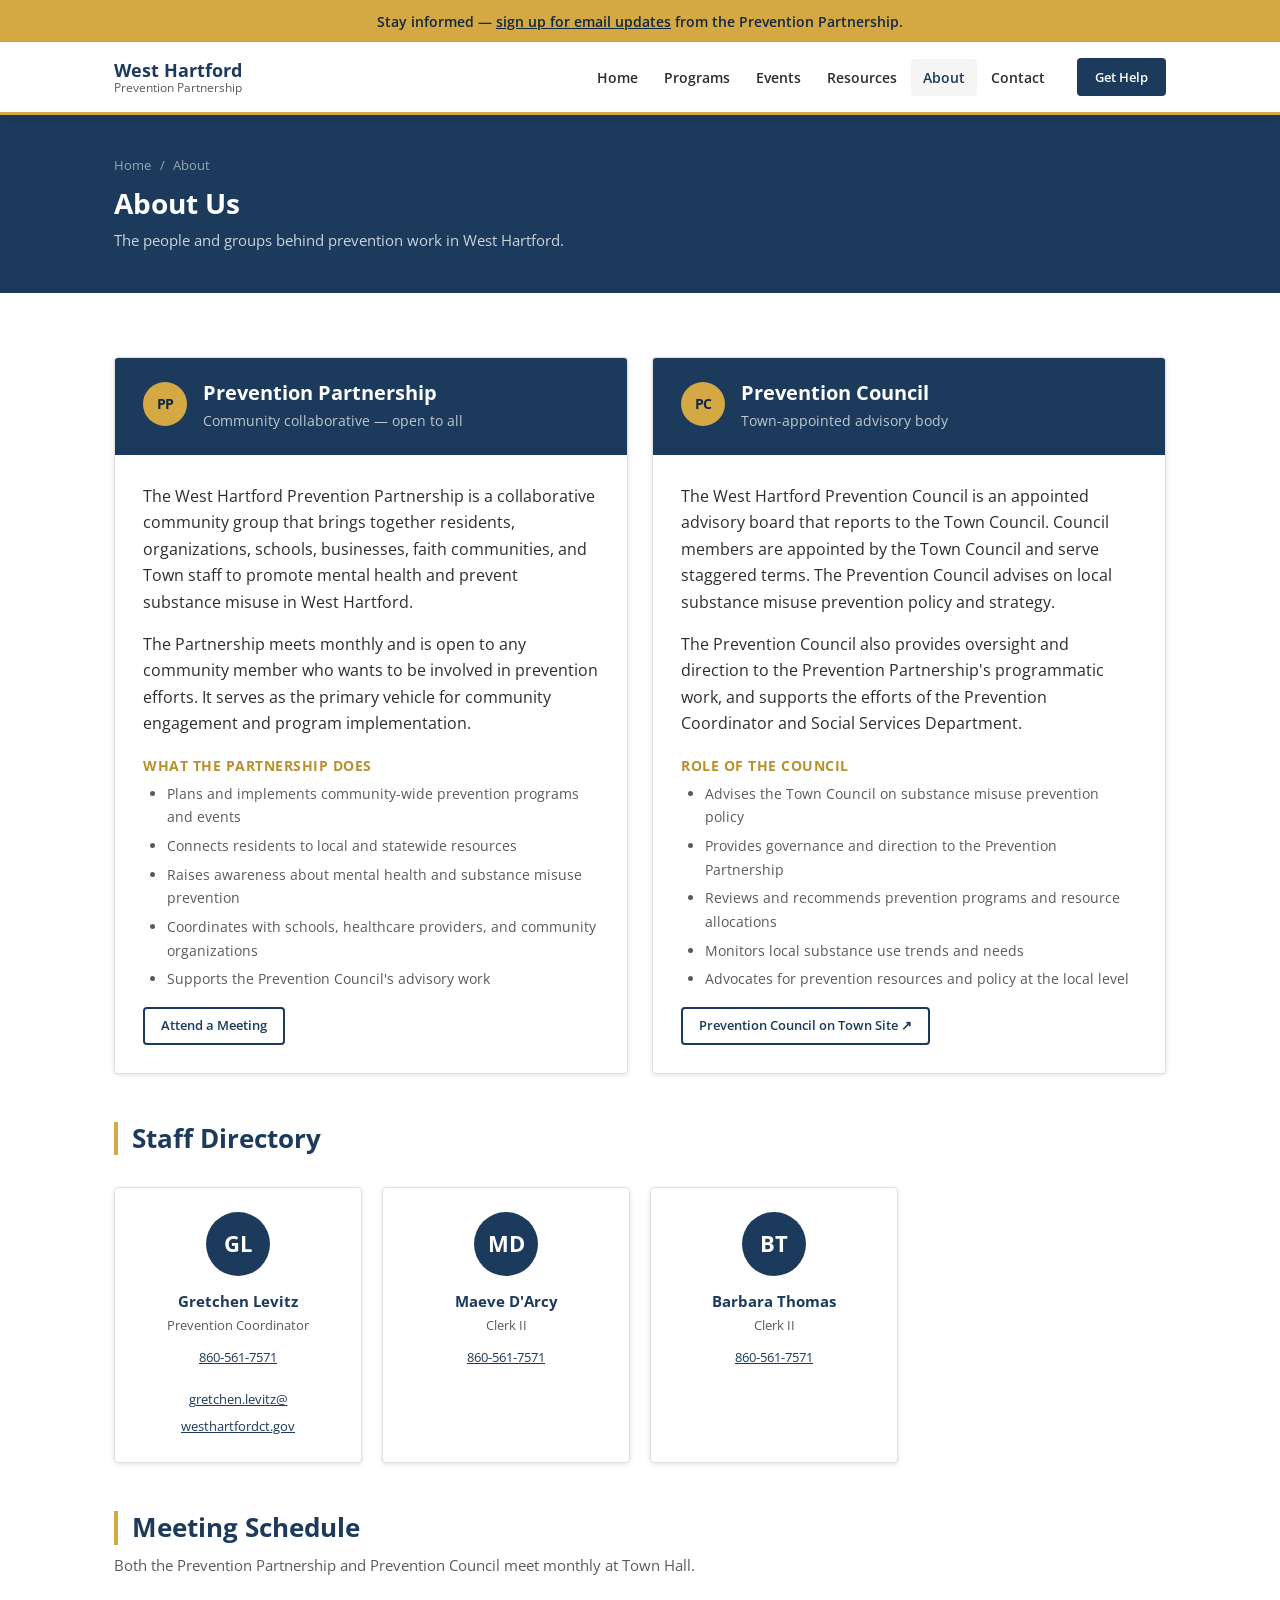
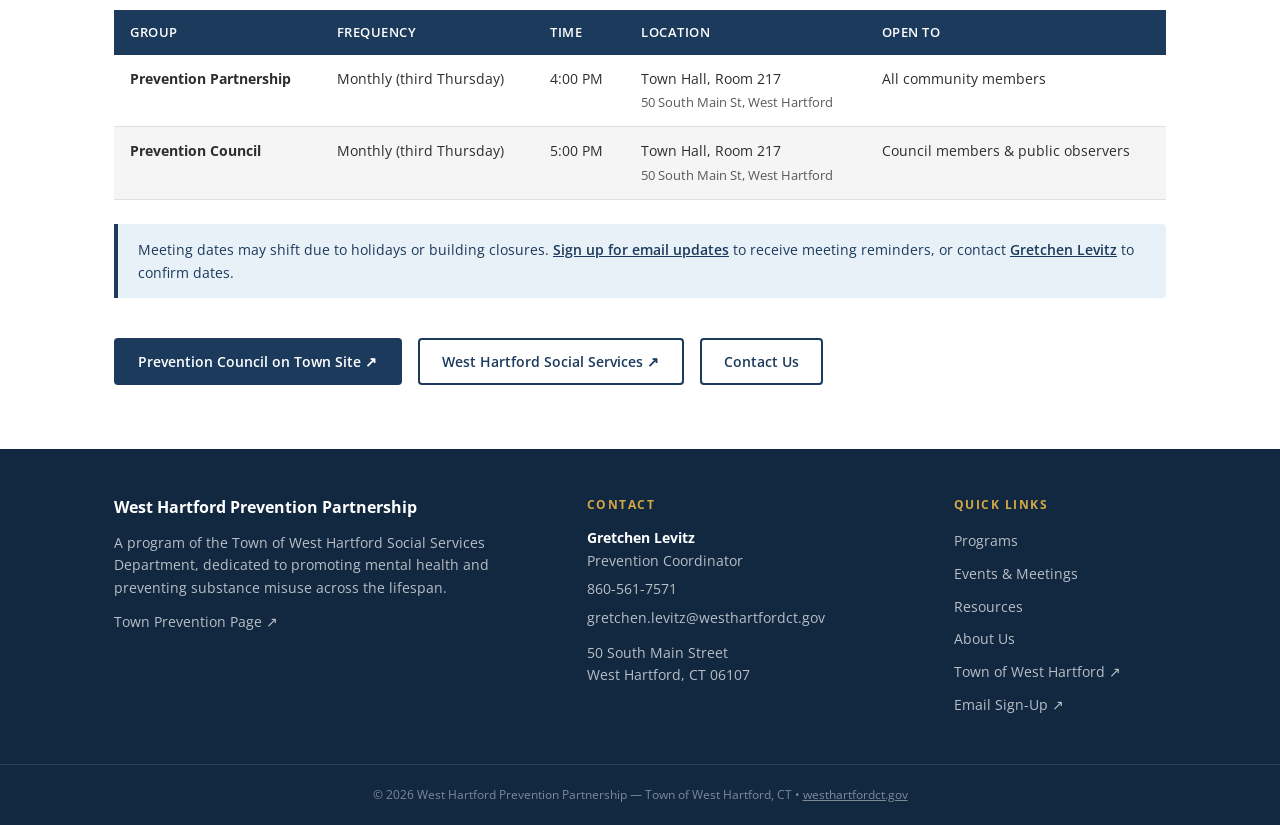
==== about.html @ a5983d73 "Build complete West Hartford Prevention Partnership site 6-page static site: Home, Programs, Events," ====
<!DOCTYPE html>
<html lang="en">
<head>
  <meta charset="UTF-8" />
  <meta name="viewport" content="width=device-width, initial-scale=1.0" />
  <title>About | West Hartford Prevention Partnership</title>
  <meta name="description" content="About the West Hartford Prevention Partnership and Prevention Council — mission, staff, meeting schedule, and history." />

  <!-- Open Graph -->
  <meta property="og:title" content="About | West Hartford Prevention Partnership" />
  <meta property="og:description" content="About the West Hartford Prevention Partnership and Prevention Council — mission, staff, and meeting schedule." />
  <meta property="og:type" content="website" />
  <meta property="og:url" content="https://drewl727.github.io/WeHa-Prevention-Site-Demo/about.html" />

  <link rel="icon" href="data:image/svg+xml,<svg xmlns='http://www.w3.org/2000/svg' viewBox='0 0 32 32'><rect width='32' height='32' rx='4' fill='%231B3A5C'/><text x='16' y='22' font-size='18' font-family='sans-serif' font-weight='bold' fill='%23D4A843' text-anchor='middle'>W</text></svg>" />
  <link rel="preconnect" href="https://fonts.googleapis.com" />
  <link rel="preconnect" href="https://fonts.gstatic.com" crossorigin />
  <link href="https://fonts.googleapis.com/css2?family=Open+Sans:wght@400;600;700&display=swap" rel="stylesheet" />
  <link rel="stylesheet" href="styles.css" />
</head>
<body>

  <div class="email-banner">
    <p>Stay informed — <a href="https://lp.constantcontactpages.com/sl/iolsR2A" target="_blank" rel="noopener">sign up for email updates</a> from the Prevention Partnership.</p>
  </div>

  <header class="site-header">
    <div class="header-inner">
      <a href="index.html" class="site-logo">
        <span class="logo-main">West Hartford</span>
        <span class="logo-sub">Prevention Partnership</span>
      </a>
      <button class="nav-toggle" aria-label="Open navigation" aria-expanded="false">
        <span></span><span></span><span></span>
      </button>
      <nav class="site-nav" aria-label="Main navigation">
        <ul>
          <li><a href="index.html">Home</a></li>
          <li><a href="programs.html">Programs</a></li>
          <li><a href="events.html">Events</a></li>
          <li><a href="resources.html">Resources</a></li>
          <li><a href="about.html">About</a></li>
          <li><a href="contact.html">Contact</a></li>
        </ul>
        <div class="nav-actions">
          <a href="resources.html" class="btn btn-primary btn-sm">Get Help</a>
        </div>
      </nav>
    </div>
  </header>

  <div class="page-hero">
    <div class="container">
      <div class="breadcrumb"><a href="index.html">Home</a> <span>/</span> About</div>
      <h1>About Us</h1>
      <p>The people and groups behind prevention work in West Hartford.</p>
    </div>
  </div>

  <main>
    <section class="section">
      <div class="container">

        <!-- TWO ORGS OVERVIEW -->
        <div style="display: grid; grid-template-columns: repeat(auto-fill, minmax(440px, 1fr)); gap: 1.5rem; margin-bottom: 3rem;">

          <div class="program-entry" style="margin-bottom: 0;">
            <div class="program-entry-header">
              <div class="prog-num">PP</div>
              <div class="program-entry-header-text">
                <h2>Prevention Partnership</h2>
                <p class="program-tagline">Community collaborative — open to all</p>
              </div>
            </div>
            <div class="program-entry-body">
              <p>The West Hartford Prevention Partnership is a collaborative community group that brings together residents, organizations, schools, businesses, faith communities, and Town staff to promote mental health and prevent substance misuse in West Hartford.</p>
              <p>The Partnership meets monthly and is open to any community member who wants to be involved in prevention efforts. It serves as the primary vehicle for community engagement and program implementation.</p>
              <h4>What the Partnership Does</h4>
              <ul>
                <li>Plans and implements community-wide prevention programs and events</li>
                <li>Connects residents to local and statewide resources</li>
                <li>Raises awareness about mental health and substance misuse prevention</li>
                <li>Coordinates with schools, healthcare providers, and community organizations</li>
                <li>Supports the Prevention Council's advisory work</li>
              </ul>
              <p style="margin-top: 1rem;"><a href="events.html" class="btn btn-outline btn-sm">Attend a Meeting</a></p>
            </div>
          </div>

          <div class="program-entry" style="margin-bottom: 0;">
            <div class="program-entry-header">
              <div class="prog-num">PC</div>
              <div class="program-entry-header-text">
                <h2>Prevention Council</h2>
                <p class="program-tagline">Town-appointed advisory body</p>
              </div>
            </div>
            <div class="program-entry-body">
              <p>The West Hartford Prevention Council is an appointed advisory board that reports to the Town Council. Council members are appointed by the Town Council and serve staggered terms. The Prevention Council advises on local substance misuse prevention policy and strategy.</p>
              <p>The Prevention Council also provides oversight and direction to the Prevention Partnership's programmatic work, and supports the efforts of the Prevention Coordinator and Social Services Department.</p>
              <h4>Role of the Council</h4>
              <ul>
                <li>Advises the Town Council on substance misuse prevention policy</li>
                <li>Provides governance and direction to the Prevention Partnership</li>
                <li>Reviews and recommends prevention programs and resource allocations</li>
                <li>Monitors local substance use trends and needs</li>
                <li>Advocates for prevention resources and policy at the local level</li>
              </ul>
              <p style="margin-top: 1rem;"><a href="https://www.westhartfordct.gov/government-services/boards-commisions/prevention-council" target="_blank" rel="noopener" class="btn btn-outline btn-sm">Prevention Council on Town Site &#8599;</a></p>
            </div>
          </div>

        </div>

        <!-- STAFF DIRECTORY -->
        <div class="section-header">
          <h2>Staff Directory</h2>
        </div>
        <div class="staff-grid" style="margin-bottom: 3rem;">

          <div class="staff-card">
            <div class="staff-avatar">GL</div>
            <h4>Gretchen Levitz</h4>
            <p class="title">Prevention Coordinator</p>
            <p><a href="tel:8605617571">860-561-7571</a></p>
            <p><a href="mailto:gretchen.levitz@westhartfordct.gov">gretchen.levitz@<br>westhartfordct.gov</a></p>
          </div>

          <div class="staff-card">
            <div class="staff-avatar">MD</div>
            <h4>Maeve D'Arcy</h4>
            <p class="title">Clerk II</p>
            <p><a href="tel:8605617571">860-561-7571</a></p>
          </div>

          <div class="staff-card">
            <div class="staff-avatar">BT</div>
            <h4>Barbara Thomas</h4>
            <p class="title">Clerk II</p>
            <p><a href="tel:8605617571">860-561-7571</a></p>
          </div>

        </div>

        <!-- MEETING SCHEDULE -->
        <div class="section-header">
          <h2>Meeting Schedule</h2>
          <p>Both the Prevention Partnership and Prevention Council meet monthly at Town Hall.</p>
        </div>

        <div class="meeting-table-wrap" style="margin-bottom: 1.5rem;">
          <table class="meeting-table">
            <thead>
              <tr>
                <th>Group</th>
                <th>Frequency</th>
                <th>Time</th>
                <th>Location</th>
                <th>Open To</th>
              </tr>
            </thead>
            <tbody>
              <tr>
                <td><strong>Prevention Partnership</strong></td>
                <td>Monthly (third Thursday)</td>
                <td>4:00 PM</td>
                <td>Town Hall, Room 217<br><span style="font-size: 0.82rem; color: var(--text-light);">50 South Main St, West Hartford</span></td>
                <td>All community members</td>
              </tr>
              <tr>
                <td><strong>Prevention Council</strong></td>
                <td>Monthly (third Thursday)</td>
                <td>5:00 PM</td>
                <td>Town Hall, Room 217<br><span style="font-size: 0.82rem; color: var(--text-light);">50 South Main St, West Hartford</span></td>
                <td>Council members &amp; public observers</td>
              </tr>
            </tbody>
          </table>
        </div>

        <div class="notice">
          Meeting dates may shift due to holidays or building closures. <a href="https://lp.constantcontactpages.com/sl/iolsR2A" target="_blank" rel="noopener">Sign up for email updates</a> to receive meeting reminders, or contact <a href="mailto:gretchen.levitz@westhartfordct.gov">Gretchen Levitz</a> to confirm dates.
        </div>

        <!-- LINKS -->
        <div style="margin-top: 2.5rem; display: flex; gap: 1rem; flex-wrap: wrap;">
          <a href="https://www.westhartfordct.gov/government-services/boards-commisions/prevention-council" target="_blank" rel="noopener" class="btn btn-primary">Prevention Council on Town Site &#8599;</a>
          <a href="https://www.westhartfordct.gov/town-departments/social-services" target="_blank" rel="noopener" class="btn btn-outline">West Hartford Social Services &#8599;</a>
          <a href="contact.html" class="btn btn-outline">Contact Us</a>
        </div>

      </div>
    </section>
  </main>

  <footer class="site-footer">
    <div class="footer-inner">
      <div class="footer-col">
        <h3>West Hartford Prevention Partnership</h3>
        <p>A program of the Town of West Hartford Social Services Department, dedicated to promoting mental health and preventing substance misuse across the lifespan.</p>
        <p style="margin-top: 0.75rem;"><a href="https://www.westhartfordct.gov/town-departments/social-services/prevention" target="_blank" rel="noopener">Town Prevention Page &#8599;</a></p>
      </div>
      <div class="footer-col">
        <h4>Contact</h4>
        <p><strong style="color: #fff;">Gretchen Levitz</strong><br>Prevention Coordinator</p>
        <p><a href="tel:8605617571">860-561-7571</a></p>
        <p><a href="mailto:gretchen.levitz@westhartfordct.gov">gretchen.levitz@westhartfordct.gov</a></p>
        <p style="margin-top: 0.75rem;">50 South Main Street<br>West Hartford, CT 06107</p>
      </div>
      <div class="footer-col">
        <h4>Quick Links</h4>
        <ul>
          <li><a href="programs.html">Programs</a></li>
          <li><a href="events.html">Events &amp; Meetings</a></li>
          <li><a href="resources.html">Resources</a></li>
          <li><a href="about.html">About Us</a></li>
          <li><a href="https://www.westhartfordct.gov" target="_blank" rel="noopener">Town of West Hartford &#8599;</a></li>
          <li><a href="https://lp.constantcontactpages.com/sl/iolsR2A" target="_blank" rel="noopener">Email Sign-Up &#8599;</a></li>
        </ul>
      </div>
    </div>
    <div class="footer-bottom">
      <p>&copy; 2026 West Hartford Prevention Partnership &mdash; Town of West Hartford, CT &bull; <a href="https://www.westhartfordct.gov" target="_blank" rel="noopener">westhartfordct.gov</a></p>
    </div>
  </footer>

  <script src="script.js"></script>
</body>
</html>
---- styles.css ----
/* =============================================
   West Hartford Prevention Partnership
   styles.css — Single stylesheet for all pages
   ============================================= */

:root {
  --navy: #1B3A5C;
  --navy-dark: #122840;
  --navy-light: #2a5280;
  --white: #FFFFFF;
  --gold: #D4A843;
  --gold-dark: #b8902d;
  --gray-light: #F5F5F5;
  --gray-mid: #e0e0e0;
  --text: #2d2d2d;
  --text-light: #5a5a5a;
  --font: 'Open Sans', -apple-system, BlinkMacSystemFont, 'Segoe UI', sans-serif;
  --max-width: 1100px;
  --radius: 4px;
  --shadow: 0 1px 4px rgba(0,0,0,0.08), 0 2px 8px rgba(0,0,0,0.04);
  --shadow-hover: 0 4px 16px rgba(0,0,0,0.12);
}

/* =============================================
   RESET & BASE
   ============================================= */
*, *::before, *::after {
  box-sizing: border-box;
  margin: 0;
  padding: 0;
}

html {
  font-size: 16px;
  scroll-behavior: smooth;
}

body {
  font-family: var(--font);
  color: var(--text);
  line-height: 1.65;
  background: var(--white);
  -webkit-font-smoothing: antialiased;
}

img { max-width: 100%; height: auto; display: block; }

a { color: var(--navy); }
a:hover { color: var(--gold-dark); }

ul { list-style: none; }

p { margin-bottom: 1rem; }
p:last-child { margin-bottom: 0; }

/* =============================================
   TYPOGRAPHY
   ============================================= */
h1, h2, h3, h4, h5, h6 {
  color: var(--navy);
  font-weight: 700;
  line-height: 1.3;
}
h1 { font-size: 2rem; }
h2 { font-size: 1.6rem; }
h3 { font-size: 1.2rem; }
h4 { font-size: 1rem; }

/* =============================================
   LAYOUT UTILITIES
   ============================================= */
.container {
  max-width: var(--max-width);
  margin: 0 auto;
  padding: 0 1.5rem;
}

.section {
  padding: 3.5rem 0;
}

.section-alt {
  background: var(--gray-light);
}

.section-header {
  margin-bottom: 2rem;
}

.section-header h2 {
  border-left: 4px solid var(--gold);
  padding-left: 0.875rem;
}

.section-header p {
  margin-top: 0.5rem;
  color: var(--text-light);
  font-size: 0.95rem;
}

.two-col {
  display: grid;
  grid-template-columns: 1fr;
  gap: 2.5rem;
}

/* =============================================
   BUTTONS
   ============================================= */
.btn {
  display: inline-block;
  padding: 0.6rem 1.4rem;
  border-radius: var(--radius);
  font-weight: 600;
  font-size: 0.9rem;
  font-family: var(--font);
  text-decoration: none;
  cursor: pointer;
  border: 2px solid transparent;
  transition: background 0.2s, color 0.2s, border-color 0.2s;
}

.btn-primary {
  background: var(--navy);
  color: var(--white);
  border-color: var(--navy);
}
.btn-primary:hover {
  background: var(--navy-dark);
  border-color: var(--navy-dark);
  color: var(--white);
}

.btn-accent {
  background: var(--gold);
  color: var(--navy);
  border-color: var(--gold);
}
.btn-accent:hover {
  background: var(--gold-dark);
  border-color: var(--gold-dark);
  color: var(--navy);
}

.btn-outline {
  background: transparent;
  color: var(--navy);
  border-color: var(--navy);
}
.btn-outline:hover {
  background: var(--navy);
  color: var(--white);
}

.btn-sm {
  padding: 0.4rem 1rem;
  font-size: 0.8rem;
}

/* =============================================
   SITE HEADER
   ============================================= */
.site-header {
  background: var(--white);
  border-bottom: 3px solid var(--gold);
  position: sticky;
  top: 0;
  z-index: 1000;
  box-shadow: 0 2px 8px rgba(0,0,0,0.07);
}

.header-inner {
  max-width: var(--max-width);
  margin: 0 auto;
  padding: 0 1.5rem;
  display: flex;
  align-items: center;
  justify-content: space-between;
  height: 70px;
}

.site-logo {
  text-decoration: none;
  display: flex;
  flex-direction: column;
  line-height: 1.2;
}

.logo-main {
  font-size: 1.15rem;
  font-weight: 700;
  color: var(--navy);
}

.logo-sub {
  font-size: 0.78rem;
  color: var(--text-light);
  font-weight: 400;
}

.site-nav {
  display: flex;
  align-items: center;
  gap: 0.5rem;
}

.site-nav ul {
  display: flex;
  align-items: center;
  gap: 0.125rem;
}

.site-nav ul a {
  display: block;
  text-decoration: none;
  color: var(--text);
  font-weight: 600;
  font-size: 0.875rem;
  padding: 0.45rem 0.75rem;
  border-radius: var(--radius);
  transition: color 0.15s, background 0.15s;
  white-space: nowrap;
}

.site-nav ul a:hover,
.site-nav ul a.active {
  color: var(--navy);
  background: var(--gray-light);
}

.nav-actions {
  display: flex;
  align-items: center;
  margin-left: 0.75rem;
}

/* =============================================
   HAMBURGER
   ============================================= */
.nav-toggle {
  display: none;
  flex-direction: column;
  gap: 5px;
  background: none;
  border: none;
  cursor: pointer;
  padding: 8px;
  z-index: 1001;
}

.nav-toggle span {
  display: block;
  width: 24px;
  height: 2px;
  background: var(--navy);
  border-radius: 2px;
  transition: transform 0.3s ease, opacity 0.3s ease;
}

.nav-toggle.active span:nth-child(1) {
  transform: translateY(7px) rotate(45deg);
}
.nav-toggle.active span:nth-child(2) {
  opacity: 0;
  transform: scaleX(0);
}
.nav-toggle.active span:nth-child(3) {
  transform: translateY(-7px) rotate(-45deg);
}

/* =============================================
   EMAIL BANNER
   ============================================= */
.email-banner {
  background: var(--gold);
  padding: 0.6rem 1.5rem;
  text-align: center;
}

.email-banner p {
  margin: 0;
  font-size: 0.875rem;
  color: var(--navy-dark);
  font-weight: 600;
}

.email-banner a {
  color: var(--navy-dark);
  text-decoration: underline;
}

.email-banner a:hover {
  color: var(--navy);
}

/* =============================================
   HERO (Home Page)
   ============================================= */
.hero {
  background: var(--navy);
  color: var(--white);
  padding: 4.5rem 0;
  text-align: center;
}

.hero h1 {
  color: var(--white);
  font-size: 2.25rem;
  margin-bottom: 0.75rem;
  max-width: 700px;
  margin-left: auto;
  margin-right: auto;
}

.hero-accent {
  width: 56px;
  height: 4px;
  background: var(--gold);
  margin: 0 auto 1.5rem;
  border-radius: 2px;
}

.hero p {
  color: rgba(255,255,255,0.87);
  max-width: 680px;
  margin: 0 auto 2rem;
  font-size: 1.05rem;
  line-height: 1.75;
}

.hero-actions {
  display: flex;
  gap: 1rem;
  justify-content: center;
  flex-wrap: wrap;
}

/* =============================================
   PAGE HERO (Inner Pages)
   ============================================= */
.page-hero {
  background: var(--navy);
  padding: 2.5rem 0;
}

.page-hero h1 {
  color: var(--white);
  font-size: 1.75rem;
}

.page-hero p {
  color: rgba(255,255,255,0.78);
  margin-top: 0.4rem;
  font-size: 0.95rem;
}

.page-hero .breadcrumb {
  margin-bottom: 0.5rem;
  font-size: 0.82rem;
  color: rgba(255,255,255,0.55);
}

.page-hero .breadcrumb a {
  color: rgba(255,255,255,0.55);
  text-decoration: none;
}

.page-hero .breadcrumb a:hover {
  color: var(--gold);
}

.page-hero .breadcrumb span {
  margin: 0 0.35rem;
}

/* =============================================
   PROGRAM CARDS (Home Page)
   ============================================= */
.card-grid {
  display: grid;
  grid-template-columns: repeat(auto-fill, minmax(290px, 1fr));
  gap: 1.5rem;
}

.card {
  background: var(--white);
  border-radius: var(--radius);
  box-shadow: var(--shadow);
  overflow: hidden;
  display: flex;
  flex-direction: column;
  border: 1px solid var(--gray-mid);
  transition: box-shadow 0.2s, transform 0.2s;
}

.card:hover {
  box-shadow: var(--shadow-hover);
  transform: translateY(-2px);
}

.card-top {
  background: var(--navy);
  padding: 1.25rem;
  display: flex;
  align-items: center;
  gap: 0.875rem;
}

.card-icon {
  width: 42px;
  height: 42px;
  border-radius: 50%;
  background: var(--gold);
  display: flex;
  align-items: center;
  justify-content: center;
  font-size: 0.8rem;
  font-weight: 700;
  color: var(--navy-dark);
  flex-shrink: 0;
  letter-spacing: -0.5px;
}

.card-top h3 {
  color: var(--white);
  font-size: 1rem;
  line-height: 1.3;
}

.card-body {
  padding: 1.25rem;
  flex: 1;
  display: flex;
  flex-direction: column;
}

.card-body p {
  color: var(--text-light);
  font-size: 0.875rem;
  flex: 1;
  line-height: 1.6;
}

.card-body .btn {
  margin-top: 1.25rem;
  align-self: flex-start;
}

/* =============================================
   EVENTS LIST
   ============================================= */
.event-list {
  display: flex;
  flex-direction: column;
  gap: 1rem;
}

.event-item {
  background: var(--white);
  border-left: 4px solid var(--gold);
  border-radius: 0 var(--radius) var(--radius) 0;
  padding: 1.25rem 1.5rem;
  box-shadow: var(--shadow);
  display: flex;
  gap: 1.5rem;
  align-items: flex-start;
  border: 1px solid var(--gray-mid);
  border-left: 4px solid var(--gold);
}

.event-date {
  text-align: center;
  min-width: 56px;
  background: var(--navy);
  color: var(--white);
  border-radius: var(--radius);
  padding: 0.5rem 0.4rem;
  flex-shrink: 0;
}

.event-date .month {
  font-size: 0.65rem;
  text-transform: uppercase;
  letter-spacing: 1.5px;
  opacity: 0.8;
  display: block;
}

.event-date .day {
  font-size: 1.6rem;
  font-weight: 700;
  line-height: 1;
  display: block;
}

.event-info h4 {
  color: var(--navy);
  font-size: 1rem;
  margin-bottom: 0.2rem;
}

.event-info p {
  color: var(--text-light);
  font-size: 0.875rem;
  margin: 0;
}

.event-meta {
  margin-top: 0.4rem;
  font-size: 0.82rem;
  color: var(--text-light);
  display: flex;
  flex-wrap: wrap;
  gap: 0.5rem 1.25rem;
}

.event-meta span::before {
  margin-right: 0.3rem;
}

/* =============================================
   STAFF CARDS
   ============================================= */
.staff-grid {
  display: grid;
  grid-template-columns: repeat(auto-fill, minmax(220px, 1fr));
  gap: 1.25rem;
}

.staff-card {
  background: var(--white);
  border-radius: var(--radius);
  padding: 1.5rem 1.25rem;
  box-shadow: var(--shadow);
  text-align: center;
  border: 1px solid var(--gray-mid);
}

.staff-avatar {
  width: 64px;
  height: 64px;
  border-radius: 50%;
  background: var(--navy);
  display: flex;
  align-items: center;
  justify-content: center;
  font-size: 1.35rem;
  font-weight: 700;
  color: var(--white);
  margin: 0 auto 1rem;
}

.staff-card h4 {
  font-size: 0.95rem;
  margin-bottom: 0.2rem;
}

.staff-card .title {
  font-size: 0.82rem;
  color: var(--text-light);
  margin-bottom: 0.4rem;
}

.staff-card a {
  font-size: 0.82rem;
}

/* =============================================
   CONTACT SIDEBAR / INFO BOX
   ============================================= */
.info-box {
  background: var(--gray-light);
  border: 1px solid var(--gray-mid);
  border-radius: var(--radius);
  padding: 1.5rem;
}

.info-box h3 {
  font-size: 1rem;
  margin-bottom: 0.875rem;
  padding-bottom: 0.5rem;
  border-bottom: 2px solid var(--gold);
}

.info-box p {
  font-size: 0.875rem;
  color: var(--text-light);
}

.info-box a {
  font-size: 0.875rem;
}

.info-box .contact-line {
  display: flex;
  align-items: baseline;
  gap: 0.5rem;
  margin-bottom: 0.5rem;
  font-size: 0.875rem;
  color: var(--text);
}

.info-box .contact-line strong {
  color: var(--navy);
  min-width: 60px;
  font-size: 0.78rem;
  text-transform: uppercase;
  letter-spacing: 0.5px;
}

/* =============================================
   PROGRAMS PAGE — PROGRAM SECTIONS
   ============================================= */
.program-entry {
  background: var(--white);
  border-radius: var(--radius);
  box-shadow: var(--shadow);
  overflow: hidden;
  margin-bottom: 2rem;
  border: 1px solid var(--gray-mid);
}

.program-entry-header {
  background: var(--navy);
  padding: 1.4rem 1.75rem;
  display: flex;
  align-items: flex-start;
  gap: 1rem;
}

.prog-num {
  width: 44px;
  height: 44px;
  border-radius: 50%;
  background: var(--gold);
  display: flex;
  align-items: center;
  justify-content: center;
  font-weight: 700;
  color: var(--navy-dark);
  font-size: 0.85rem;
  flex-shrink: 0;
  letter-spacing: -0.5px;
  margin-top: 0.1rem;
}

.program-entry-header-text h2 {
  color: var(--white);
  font-size: 1.25rem;
  margin-bottom: 0.25rem;
}

.program-entry-header-text .program-tagline {
  color: rgba(255,255,255,0.72);
  font-size: 0.85rem;
  margin: 0;
}

.program-entry-body {
  padding: 1.75rem;
}

.program-entry-body h4 {
  margin-top: 1.25rem;
  margin-bottom: 0.4rem;
  font-size: 0.9rem;
  text-transform: uppercase;
  letter-spacing: 0.5px;
  color: var(--gold-dark);
}

.program-entry-body ul {
  list-style: disc;
  padding-left: 1.5rem;
  color: var(--text-light);
  font-size: 0.9rem;
}

.program-entry-body ul li {
  margin-bottom: 0.3rem;
}

.sub-program {
  background: var(--gray-light);
  border-left: 4px solid var(--gold);
  border-radius: 0 var(--radius) var(--radius) 0;
  padding: 1.25rem 1.5rem;
  margin-top: 1.25rem;
}

.sub-program h3 {
  font-size: 1.05rem;
  margin-bottom: 0.5rem;
}

/* =============================================
   RESOURCES PAGE
   ============================================= */
.crisis-box {
  background: #fffbf0;
  border: 2px solid var(--gold);
  border-radius: var(--radius);
  padding: 1.5rem 1.75rem;
  margin-bottom: 2.5rem;
}

.crisis-box-header {
  display: flex;
  align-items: center;
  gap: 0.75rem;
  margin-bottom: 1.25rem;
}

.crisis-indicator {
  width: 12px;
  height: 12px;
  border-radius: 50%;
  background: #c0392b;
  flex-shrink: 0;
}

.crisis-box-header h2 {
  font-size: 1.2rem;
  color: #7a3e00;
}

.crisis-list {
  display: grid;
  grid-template-columns: repeat(auto-fill, minmax(240px, 1fr));
  gap: 0.875rem;
}

.crisis-item {
  background: var(--white);
  border-radius: var(--radius);
  padding: 0.875rem 1rem;
  border-left: 4px solid #c0392b;
  box-shadow: var(--shadow);
}

.crisis-item .crisis-name {
  font-weight: 700;
  font-size: 0.9rem;
  color: var(--navy);
  display: block;
  margin-bottom: 0.2rem;
}

.crisis-item .crisis-phone {
  font-size: 1.1rem;
  font-weight: 700;
  color: #c0392b;
  display: block;
  margin-bottom: 0.2rem;
  text-decoration: none;
}

.crisis-item .crisis-phone:hover {
  color: #922b21;
}

.crisis-item .crisis-desc {
  font-size: 0.8rem;
  color: var(--text-light);
}

.resource-category {
  margin-bottom: 2.5rem;
}

.resource-category h3 {
  font-size: 1.1rem;
  padding-bottom: 0.5rem;
  border-bottom: 2px solid var(--gold);
  margin-bottom: 1.1rem;
  color: var(--navy);
}

.resource-items {
  display: flex;
  flex-direction: column;
  gap: 0.75rem;
}

.resource-item {
  background: var(--white);
  border-radius: var(--radius);
  padding: 1rem 1.25rem;
  box-shadow: var(--shadow);
  border: 1px solid var(--gray-mid);
  display: flex;
  gap: 1rem;
  align-items: flex-start;
}

.resource-icon {
  width: 36px;
  height: 36px;
  border-radius: var(--radius);
  background: var(--navy);
  color: var(--white);
  display: flex;
  align-items: center;
  justify-content: center;
  font-size: 0.72rem;
  font-weight: 700;
  flex-shrink: 0;
  letter-spacing: -0.5px;
}

.resource-content .resource-name {
  font-weight: 700;
  font-size: 0.9rem;
  color: var(--navy);
  display: block;
  margin-bottom: 0.2rem;
}

.resource-content p {
  font-size: 0.85rem;
  color: var(--text-light);
  margin: 0 0 0.25rem;
}

.resource-content a {
  font-size: 0.85rem;
}

/* =============================================
   CONTACT PAGE
   ============================================= */
.contact-form {
  background: var(--white);
  padding: 2rem;
  border-radius: var(--radius);
  box-shadow: var(--shadow);
  border: 1px solid var(--gray-mid);
}

.form-group {
  margin-bottom: 1.25rem;
}

.form-group label {
  display: block;
  font-weight: 600;
  font-size: 0.875rem;
  color: var(--navy);
  margin-bottom: 0.4rem;
}

.form-group input,
.form-group textarea,
.form-group select {
  width: 100%;
  padding: 0.625rem 0.875rem;
  border: 1px solid var(--gray-mid);
  border-radius: var(--radius);
  font-family: var(--font);
  font-size: 0.9rem;
  color: var(--text);
  background: var(--white);
  transition: border-color 0.2s, box-shadow 0.2s;
}

.form-group input:focus,
.form-group textarea:focus {
  outline: none;
  border-color: var(--navy);
  box-shadow: 0 0 0 3px rgba(27,58,92,0.1);
}

.form-group textarea {
  min-height: 140px;
  resize: vertical;
}

.map-wrapper {
  border-radius: var(--radius);
  overflow: hidden;
  box-shadow: var(--shadow);
  border: 1px solid var(--gray-mid);
}

.map-wrapper iframe {
  display: block;
  width: 100%;
}

/* =============================================
   ABOUT PAGE
   ============================================= */
.meeting-table-wrap {
  overflow-x: auto;
}

.meeting-table {
  width: 100%;
  border-collapse: collapse;
  font-size: 0.9rem;
}

.meeting-table th {
  background: var(--navy);
  color: var(--white);
  padding: 0.75rem 1rem;
  text-align: left;
  font-size: 0.8rem;
  text-transform: uppercase;
  letter-spacing: 0.5px;
  font-weight: 600;
}

.meeting-table td {
  padding: 0.75rem 1rem;
  border-bottom: 1px solid var(--gray-mid);
  vertical-align: top;
}

.meeting-table tbody tr:nth-child(even) td {
  background: var(--gray-light);
}

.notice {
  background: #e8f0f8;
  border-left: 4px solid var(--navy);
  border-radius: 0 var(--radius) var(--radius) 0;
  padding: 0.875rem 1.25rem;
  font-size: 0.875rem;
  color: var(--navy);
  margin-bottom: 1.5rem;
}

.notice a {
  color: var(--navy);
  font-weight: 600;
}

/* =============================================
   EVENTS PAGE
   ============================================= */
.photo-grid {
  display: grid;
  grid-template-columns: repeat(auto-fill, minmax(200px, 1fr));
  gap: 1rem;
}

.photo-placeholder {
  background: var(--navy-light);
  aspect-ratio: 4/3;
  border-radius: var(--radius);
  display: flex;
  align-items: center;
  justify-content: center;
  color: rgba(255,255,255,0.35);
  font-size: 0.78rem;
  font-style: italic;
}

/* =============================================
   SITE FOOTER
   ============================================= */
.site-footer {
  background: var(--navy-dark);
  color: rgba(255,255,255,0.78);
}

.footer-inner {
  max-width: var(--max-width);
  margin: 0 auto;
  padding: 3rem 1.5rem 2.5rem;
  display: grid;
  grid-template-columns: 2fr 1.5fr 1fr;
  gap: 3rem;
}

.footer-col h3 {
  color: var(--white);
  font-size: 1rem;
  margin-bottom: 0.875rem;
}

.footer-col h4 {
  color: var(--gold);
  font-size: 0.78rem;
  text-transform: uppercase;
  letter-spacing: 1.5px;
  margin-bottom: 0.875rem;
}

.footer-col p {
  font-size: 0.85rem;
  color: rgba(255,255,255,0.7);
  margin-bottom: 0.4rem;
}

.footer-col a {
  color: rgba(255,255,255,0.7);
  text-decoration: none;
  font-size: 0.85rem;
  transition: color 0.15s;
}

.footer-col a:hover {
  color: var(--gold);
}

.footer-col ul li {
  margin-bottom: 0.4rem;
}

.footer-bottom {
  border-top: 1px solid rgba(255,255,255,0.1);
  text-align: center;
  padding: 1.25rem;
  font-size: 0.78rem;
  color: rgba(255,255,255,0.45);
}

.footer-bottom a {
  color: rgba(255,255,255,0.45);
}

/* =============================================
   RESPONSIVE — MOBILE (max 768px)
   ============================================= */
@media (max-width: 768px) {
  /* Typography */
  h1 { font-size: 1.6rem; }
  h2 { font-size: 1.35rem; }

  /* Hamburger */
  .nav-toggle {
    display: flex;
  }

  /* Mobile Nav */
  .site-nav {
    display: none;
    position: fixed;
    top: 70px;
    left: 0;
    right: 0;
    background: var(--white);
    border-top: 1px solid var(--gray-mid);
    padding: 1rem 1.5rem 1.5rem;
    box-shadow: 0 8px 24px rgba(0,0,0,0.12);
    flex-direction: column;
    align-items: stretch;
    gap: 0;
  }

  .site-nav.open {
    display: flex;
  }

  .site-nav ul {
    flex-direction: column;
    gap: 0;
  }

  .site-nav ul li {
    border-bottom: 1px solid var(--gray-mid);
  }

  .site-nav ul li:last-child {
    border-bottom: none;
  }

  .site-nav ul a {
    padding: 0.8rem 0.5rem;
    border-radius: 0;
    font-size: 0.95rem;
  }

  .nav-actions {
    margin-left: 0;
    margin-top: 1rem;
  }

  .nav-actions .btn {
    width: 100%;
    text-align: center;
  }

  /* Hero */
  .hero {
    padding: 3rem 0;
  }

  .hero h1 {
    font-size: 1.65rem;
  }

  .hero p {
    font-size: 0.95rem;
  }

  /* Page Hero */
  .page-hero {
    padding: 2rem 0;
  }

  .page-hero h1 {
    font-size: 1.5rem;
  }

  /* Event item */
  .event-item {
    flex-direction: column;
    gap: 0.875rem;
  }

  .event-date {
    display: flex;
    flex-direction: row;
    align-items: center;
    gap: 0.5rem;
    padding: 0.4rem 0.75rem;
    align-self: flex-start;
  }

  .event-date .day {
    font-size: 1.25rem;
  }

  /* Footer */
  .footer-inner {
    grid-template-columns: 1fr;
    gap: 2rem;
  }

  /* Sections */
  .section {
    padding: 2.5rem 0;
  }

  /* Crisis list */
  .crisis-list {
    grid-template-columns: 1fr;
  }

  /* Program header */
  .program-entry-header {
    flex-direction: column;
    gap: 0.75rem;
  }
}

/* =============================================
   RESPONSIVE — TABLET & UP (min 769px)
   ============================================= */
@media (min-width: 769px) {
  .hero {
    padding: 5.5rem 0;
  }

  .hero h1 {
    font-size: 2.5rem;
  }

  .two-col {
    grid-template-columns: 2fr 1fr;
  }

  .section {
    padding: 4rem 0;
  }
}
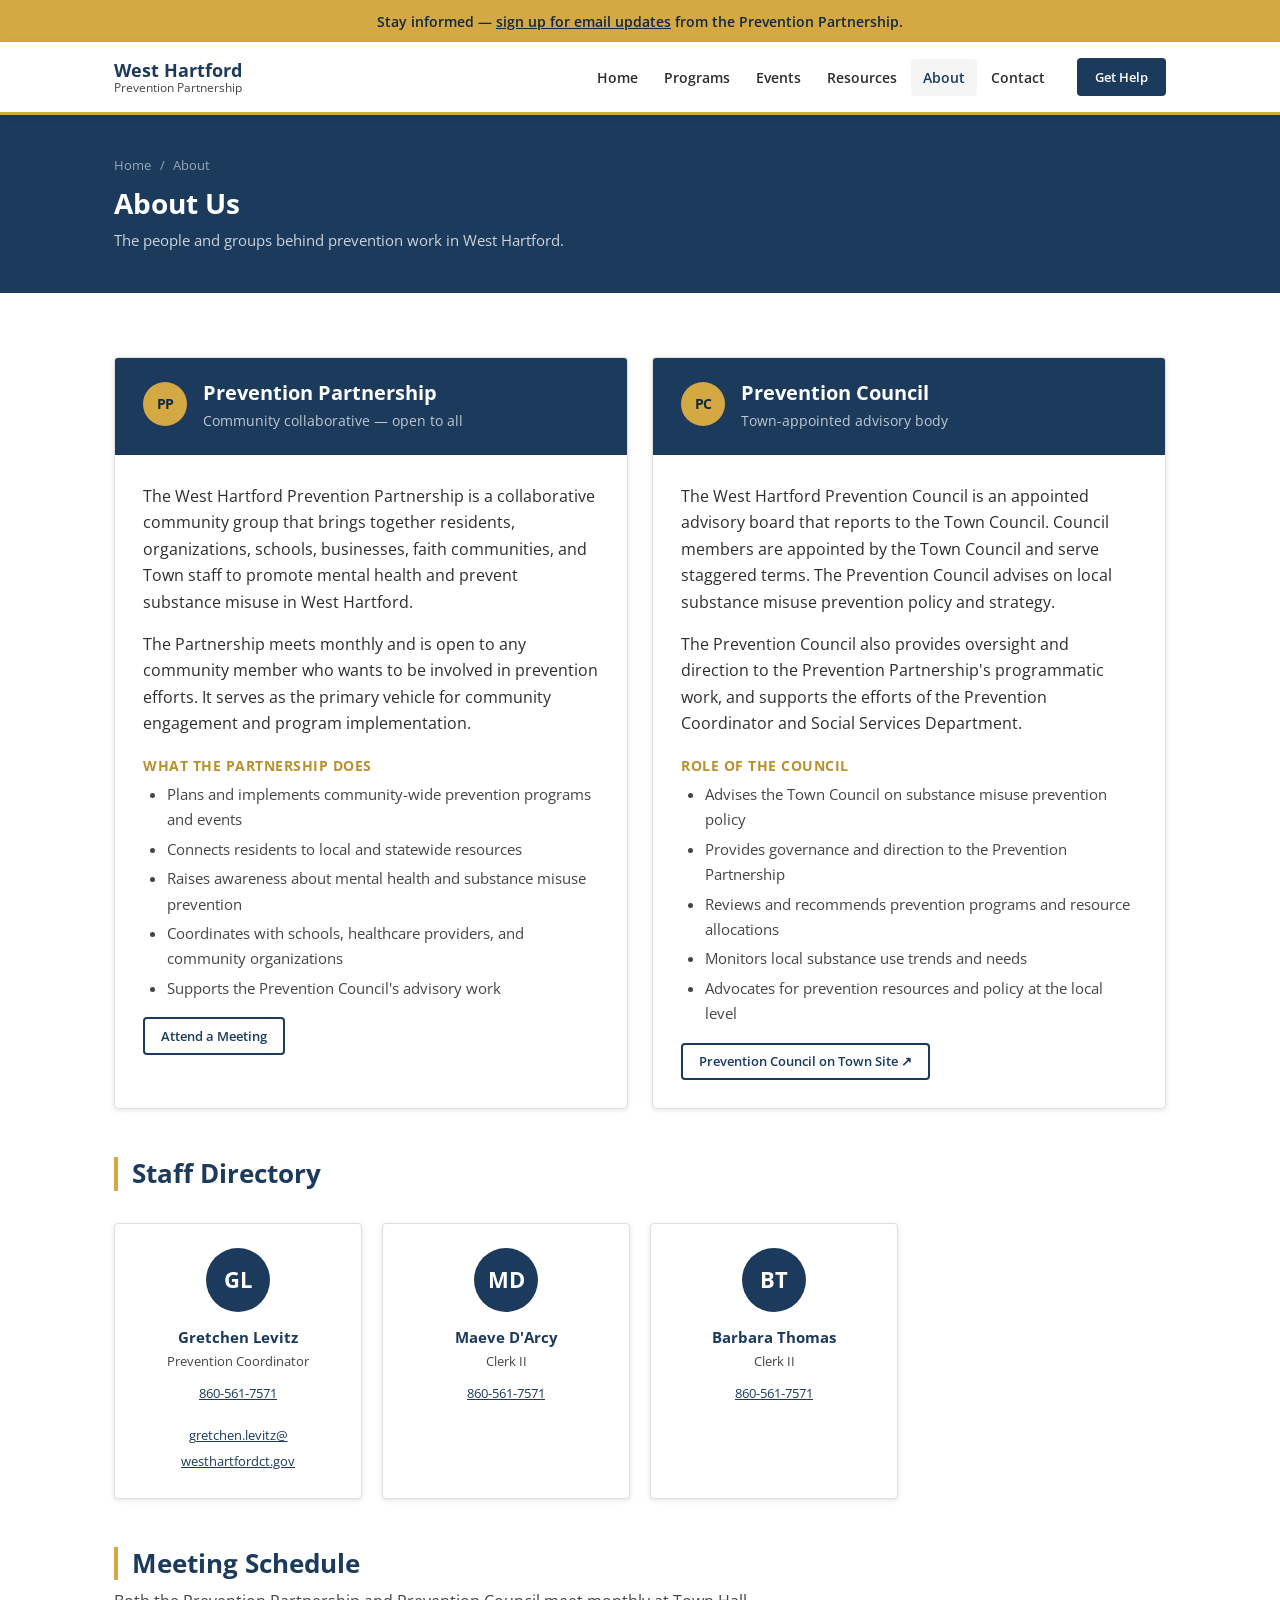
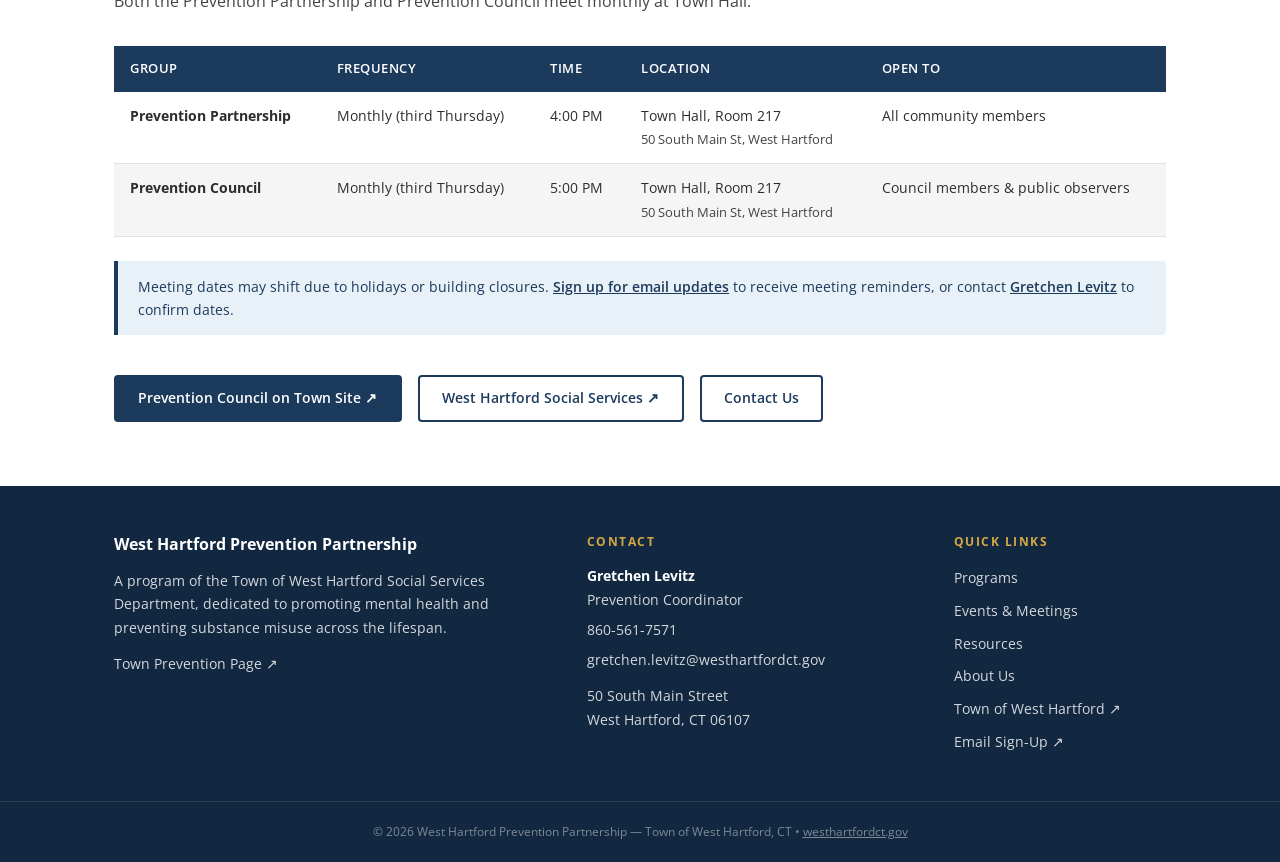
==== commit 2c49b73e: "Add FACT Campaign program, Google Analytics, and WCAG skip links - Add FACT Campaign as first progra" ====
--- a/about.html
+++ b/about.html
@@ -17,8 +17,18 @@
   <link rel="preconnect" href="https://fonts.gstatic.com" crossorigin />
   <link href="https://fonts.googleapis.com/css2?family=Open+Sans:wght@400;600;700&display=swap" rel="stylesheet" />
   <link rel="stylesheet" href="styles.css" />
+
+  <!-- Google Analytics GA4 — replace G-XXXXXXXXXX with your Measurement ID -->
+  <script async src="https://www.googletagmanager.com/gtag/js?id=G-XXXXXXXXXX"></script>
+  <script>
+    window.dataLayer = window.dataLayer || [];
+    function gtag(){dataLayer.push(arguments);}
+    gtag('js', new Date());
+    gtag('config', 'G-XXXXXXXXXX');
+  </script>
 </head>
 <body>
+  <a href="#main-content" class="skip-link">Skip to main content</a>
 
   <div class="email-banner">
     <p>Stay informed — <a href="https://lp.constantcontactpages.com/sl/iolsR2A" target="_blank" rel="noopener">sign up for email updates</a> from the Prevention Partnership.</p>
@@ -57,7 +67,7 @@
     </div>
   </div>
 
-  <main>
+  <main id="main-content">
     <section class="section">
       <div class="container">
 
--- a/styles.css
+++ b/styles.css
@@ -13,7 +13,7 @@
   --gray-light: #F5F5F5;
   --gray-mid: #e0e0e0;
   --text: #2d2d2d;
-  --text-light: #5a5a5a;
+  --text-light: #444444;
   --font: 'Open Sans', -apple-system, BlinkMacSystemFont, 'Segoe UI', sans-serif;
   --max-width: 1100px;
   --radius: 4px;
@@ -43,6 +43,24 @@
   -webkit-font-smoothing: antialiased;
 }
 
+/* Skip to main content — WCAG 2.1 AA */
+.skip-link {
+  position: absolute;
+  top: -9999px;
+  left: 1rem;
+  background: var(--navy);
+  color: #fff;
+  padding: 0.5rem 1rem;
+  border-radius: var(--radius);
+  font-size: 0.875rem;
+  font-weight: 600;
+  z-index: 10000;
+  text-decoration: none;
+}
+.skip-link:focus {
+  top: 0.5rem;
+}
+
 img { max-width: 100%; height: auto; display: block; }
 
 a { color: var(--navy); }
@@ -95,7 +113,7 @@
 .section-header p {
   margin-top: 0.5rem;
   color: var(--text-light);
-  font-size: 0.95rem;
+  font-size: 1rem;
 }
 
 .two-col {
@@ -301,6 +319,80 @@
   color: var(--white);
   padding: 4.5rem 0;
   text-align: center;
+  position: relative;
+  overflow: hidden;
+}
+
+.hero-slides {
+  position: absolute;
+  inset: 0;
+  z-index: 0;
+}
+
+.hero-slide {
+  position: absolute;
+  inset: 0;
+  background-size: cover;
+  background-position: center;
+  background-repeat: no-repeat;
+  transform: translateX(100%);
+  transition: transform 0.75s cubic-bezier(0.4, 0, 0.2, 1);
+  will-change: transform;
+}
+
+.hero-slide.active {
+  transform: translateX(0);
+}
+
+.hero-slide.slide-left {
+  transform: translateX(-100%);
+}
+
+.hero-slide.slide-right {
+  transform: translateX(100%);
+}
+
+.hero-overlay {
+  position: absolute;
+  inset: 0;
+  background: rgba(27, 58, 92, 0.68);
+  z-index: 1;
+  pointer-events: none;
+}
+
+.hero-dots {
+  position: absolute;
+  bottom: 1.5rem;
+  left: 2rem;
+  display: flex;
+  gap: 0.5rem;
+  z-index: 3;
+}
+
+.hero-dot {
+  width: 10px;
+  height: 10px;
+  border-radius: 50%;
+  background: rgba(255, 255, 255, 0.4);
+  border: 2px solid rgba(255, 255, 255, 0.6);
+  cursor: pointer;
+  padding: 0;
+  transition: background 0.3s, transform 0.3s;
+}
+
+.hero-dot.active {
+  background: #fff;
+  border-color: #fff;
+  transform: scale(1.3);
+}
+
+.hero-dot:hover:not(.active) {
+  background: rgba(255, 255, 255, 0.7);
+}
+
+.hero > .container {
+  position: relative;
+  z-index: 2;
 }
 
 .hero h1 {
@@ -436,9 +528,9 @@
 
 .card-body p {
   color: var(--text-light);
-  font-size: 0.875rem;
+  font-size: 0.925rem;
   flex: 1;
-  line-height: 1.6;
+  line-height: 1.65;
 }
 
 .card-body .btn {
@@ -583,7 +675,7 @@
 }
 
 .info-box p {
-  font-size: 0.875rem;
+  font-size: 0.925rem;
   color: var(--text-light);
 }
 
@@ -673,7 +765,7 @@
   list-style: disc;
   padding-left: 1.5rem;
   color: var(--text-light);
-  font-size: 0.9rem;
+  font-size: 0.95rem;
 }
 
 .program-entry-body ul li {
@@ -760,7 +852,7 @@
 }
 
 .crisis-item .crisis-desc {
-  font-size: 0.8rem;
+  font-size: 0.875rem;
   color: var(--text-light);
 }
 
@@ -817,13 +909,13 @@
 }
 
 .resource-content p {
-  font-size: 0.85rem;
+  font-size: 0.9rem;
   color: var(--text-light);
   margin: 0 0 0.25rem;
 }
 
 .resource-content a {
-  font-size: 0.85rem;
+  font-size: 0.9rem;
 }
 
 /* =============================================
@@ -989,15 +1081,15 @@
 }
 
 .footer-col p {
-  font-size: 0.85rem;
-  color: rgba(255,255,255,0.7);
+  font-size: 0.9rem;
+  color: rgba(255,255,255,0.82);
   margin-bottom: 0.4rem;
 }
 
 .footer-col a {
-  color: rgba(255,255,255,0.7);
+  color: rgba(255,255,255,0.82);
   text-decoration: none;
-  font-size: 0.85rem;
+  font-size: 0.9rem;
   transition: color 0.15s;
 }
 
@@ -1019,6 +1111,324 @@
 
 .footer-bottom a {
   color: rgba(255,255,255,0.45);
+}
+
+/* =============================================
+   FACT CAMPAIGN BANNER
+   ============================================= */
+.fact-campaign {
+  background: var(--navy);
+  padding: 4rem 0;
+  position: relative;
+  overflow: hidden;
+}
+
+.fact-campaign::before {
+  content: '';
+  position: absolute;
+  inset: 0;
+  background: linear-gradient(135deg, rgba(212,168,67,0.12) 0%, transparent 60%);
+  pointer-events: none;
+}
+
+.fact-campaign-inner {
+  max-width: 740px;
+  position: relative;
+  z-index: 1;
+}
+
+.fact-campaign-eyebrow {
+  display: inline-block;
+  background: var(--gold);
+  color: var(--navy-dark);
+  font-size: 0.72rem;
+  font-weight: 700;
+  text-transform: uppercase;
+  letter-spacing: 1.5px;
+  padding: 0.3rem 0.8rem;
+  border-radius: 2px;
+  margin-bottom: 1rem;
+}
+
+.fact-campaign h2 {
+  color: var(--white);
+  font-size: 2rem;
+  margin-bottom: 0.4rem;
+  line-height: 1.2;
+}
+
+.fact-campaign-subtitle {
+  color: var(--gold);
+  font-size: 1.05rem;
+  font-weight: 600;
+  margin-bottom: 1.25rem;
+  font-style: italic;
+}
+
+.fact-campaign p {
+  color: rgba(255,255,255,0.82);
+  font-size: 0.975rem;
+  line-height: 1.75;
+  margin-bottom: 1.5rem;
+}
+
+.fact-campaign-accent {
+  width: 48px;
+  height: 4px;
+  background: var(--gold);
+  border-radius: 2px;
+  margin-bottom: 1.25rem;
+}
+
+/* =============================================
+   SOCIAL MEDIA / STAY CONNECTED
+   ============================================= */
+.social-section {
+  background: var(--gray-light);
+  padding: 3.5rem 0;
+}
+
+.social-grid {
+  display: grid;
+  grid-template-columns: repeat(auto-fill, minmax(300px, 1fr));
+  gap: 1.5rem;
+  margin-top: 2rem;
+}
+
+.social-card {
+  background: var(--white);
+  border-radius: var(--radius);
+  border: 1px solid var(--gray-mid);
+  box-shadow: var(--shadow);
+  overflow: hidden;
+}
+
+.social-card-header {
+  padding: 1rem 1.25rem;
+  display: flex;
+  align-items: center;
+  gap: 0.75rem;
+  border-bottom: 1px solid var(--gray-mid);
+}
+
+.social-icon {
+  width: 40px;
+  height: 40px;
+  border-radius: 8px;
+  display: flex;
+  align-items: center;
+  justify-content: center;
+  flex-shrink: 0;
+  font-weight: 700;
+  font-size: 0.85rem;
+  color: #fff;
+}
+
+.social-icon.facebook { background: #1877F2; }
+.social-icon.instagram { background: linear-gradient(135deg, #f09433 0%, #e6683c 25%, #dc2743 50%, #cc2366 75%, #bc1888 100%); }
+
+.social-card-header-text strong {
+  display: block;
+  font-size: 0.9rem;
+  color: var(--navy);
+}
+
+.social-card-header-text span {
+  font-size: 0.78rem;
+  color: var(--text-light);
+}
+
+.social-card-body {
+  padding: 1.25rem;
+  min-height: 180px;
+  display: flex;
+  flex-direction: column;
+  align-items: center;
+  justify-content: center;
+  text-align: center;
+  background: var(--gray-light);
+}
+
+.social-coming-soon {
+  display: inline-block;
+  background: var(--navy);
+  color: var(--white);
+  font-size: 0.7rem;
+  font-weight: 700;
+  text-transform: uppercase;
+  letter-spacing: 1.5px;
+  padding: 0.3rem 0.75rem;
+  border-radius: 20px;
+  margin-bottom: 0.75rem;
+}
+
+.social-card-body p {
+  font-size: 0.85rem;
+  color: var(--text-light);
+  margin: 0;
+}
+
+.social-card-footer {
+  padding: 0.875rem 1.25rem;
+  border-top: 1px solid var(--gray-mid);
+  display: flex;
+  justify-content: space-between;
+  align-items: center;
+}
+
+.social-card-footer a {
+  font-size: 0.8rem;
+  font-weight: 600;
+}
+
+.social-handle {
+  font-size: 0.8rem;
+  color: var(--text-light);
+}
+
+/* Facebook feed placeholder */
+.fb-feed-placeholder {
+  width: 100%;
+  display: flex;
+  flex-direction: column;
+  gap: 0.75rem;
+}
+
+.fb-post-stub {
+  background: var(--white);
+  border-radius: var(--radius);
+  padding: 0.75rem;
+  border: 1px solid var(--gray-mid);
+  text-align: left;
+}
+
+.fb-post-stub-bar {
+  height: 8px;
+  background: var(--gray-mid);
+  border-radius: 4px;
+  margin-bottom: 0.4rem;
+}
+
+.fb-post-stub-bar.short { width: 60%; }
+
+/* =============================================
+   RESOURCE MAP PLACEHOLDER
+   ============================================= */
+.map-section {
+  margin-top: 2.5rem;
+  background: var(--white);
+  border: 1px solid var(--gray-mid);
+  border-radius: var(--radius);
+  box-shadow: var(--shadow);
+  overflow: hidden;
+}
+
+.map-section-header {
+  background: var(--navy);
+  padding: 1.4rem 1.75rem;
+  display: flex;
+  align-items: flex-start;
+  gap: 1rem;
+}
+
+.map-icon-badge {
+  width: 44px;
+  height: 44px;
+  background: var(--gold);
+  border-radius: 50%;
+  display: flex;
+  align-items: center;
+  justify-content: center;
+  flex-shrink: 0;
+  font-size: 1.2rem;
+}
+
+.map-section-header-text h3 {
+  color: var(--white);
+  font-size: 1.15rem;
+  margin-bottom: 0.2rem;
+}
+
+.map-section-header-text p {
+  color: rgba(255,255,255,0.72);
+  font-size: 0.85rem;
+  margin: 0;
+}
+
+.map-placeholder-body {
+  padding: 0;
+  position: relative;
+}
+
+.map-placeholder-graphic {
+  height: 240px;
+  background: #e8edf2;
+  background-image:
+    linear-gradient(rgba(27,58,92,0.06) 1px, transparent 1px),
+    linear-gradient(90deg, rgba(27,58,92,0.06) 1px, transparent 1px);
+  background-size: 32px 32px;
+  display: flex;
+  align-items: center;
+  justify-content: center;
+  flex-direction: column;
+  gap: 0.75rem;
+  color: #9ab;
+  position: relative;
+}
+
+.map-placeholder-graphic::before {
+  content: '';
+  width: 80px;
+  height: 80px;
+  border-radius: 50%;
+  background: rgba(27,58,92,0.08);
+  border: 3px dashed rgba(27,58,92,0.2);
+  display: block;
+}
+
+.map-pin-group {
+  position: absolute;
+  inset: 0;
+  pointer-events: none;
+}
+
+.map-pin {
+  position: absolute;
+  width: 10px;
+  height: 10px;
+  border-radius: 50%;
+  background: var(--navy);
+  opacity: 0.25;
+}
+
+.map-placeholder-caption {
+  padding: 1.25rem 1.75rem;
+  border-top: 1px solid var(--gray-mid);
+  display: flex;
+  align-items: flex-start;
+  gap: 1rem;
+  flex-wrap: wrap;
+}
+
+.map-coming-soon-badge {
+  display: inline-block;
+  background: var(--gold);
+  color: var(--navy-dark);
+  font-size: 0.7rem;
+  font-weight: 700;
+  text-transform: uppercase;
+  letter-spacing: 1.5px;
+  padding: 0.3rem 0.75rem;
+  border-radius: 20px;
+  white-space: nowrap;
+  flex-shrink: 0;
+  margin-top: 0.1rem;
+}
+
+.map-placeholder-caption p {
+  font-size: 0.875rem;
+  color: var(--text-light);
+  margin: 0;
 }
 
 /* =============================================
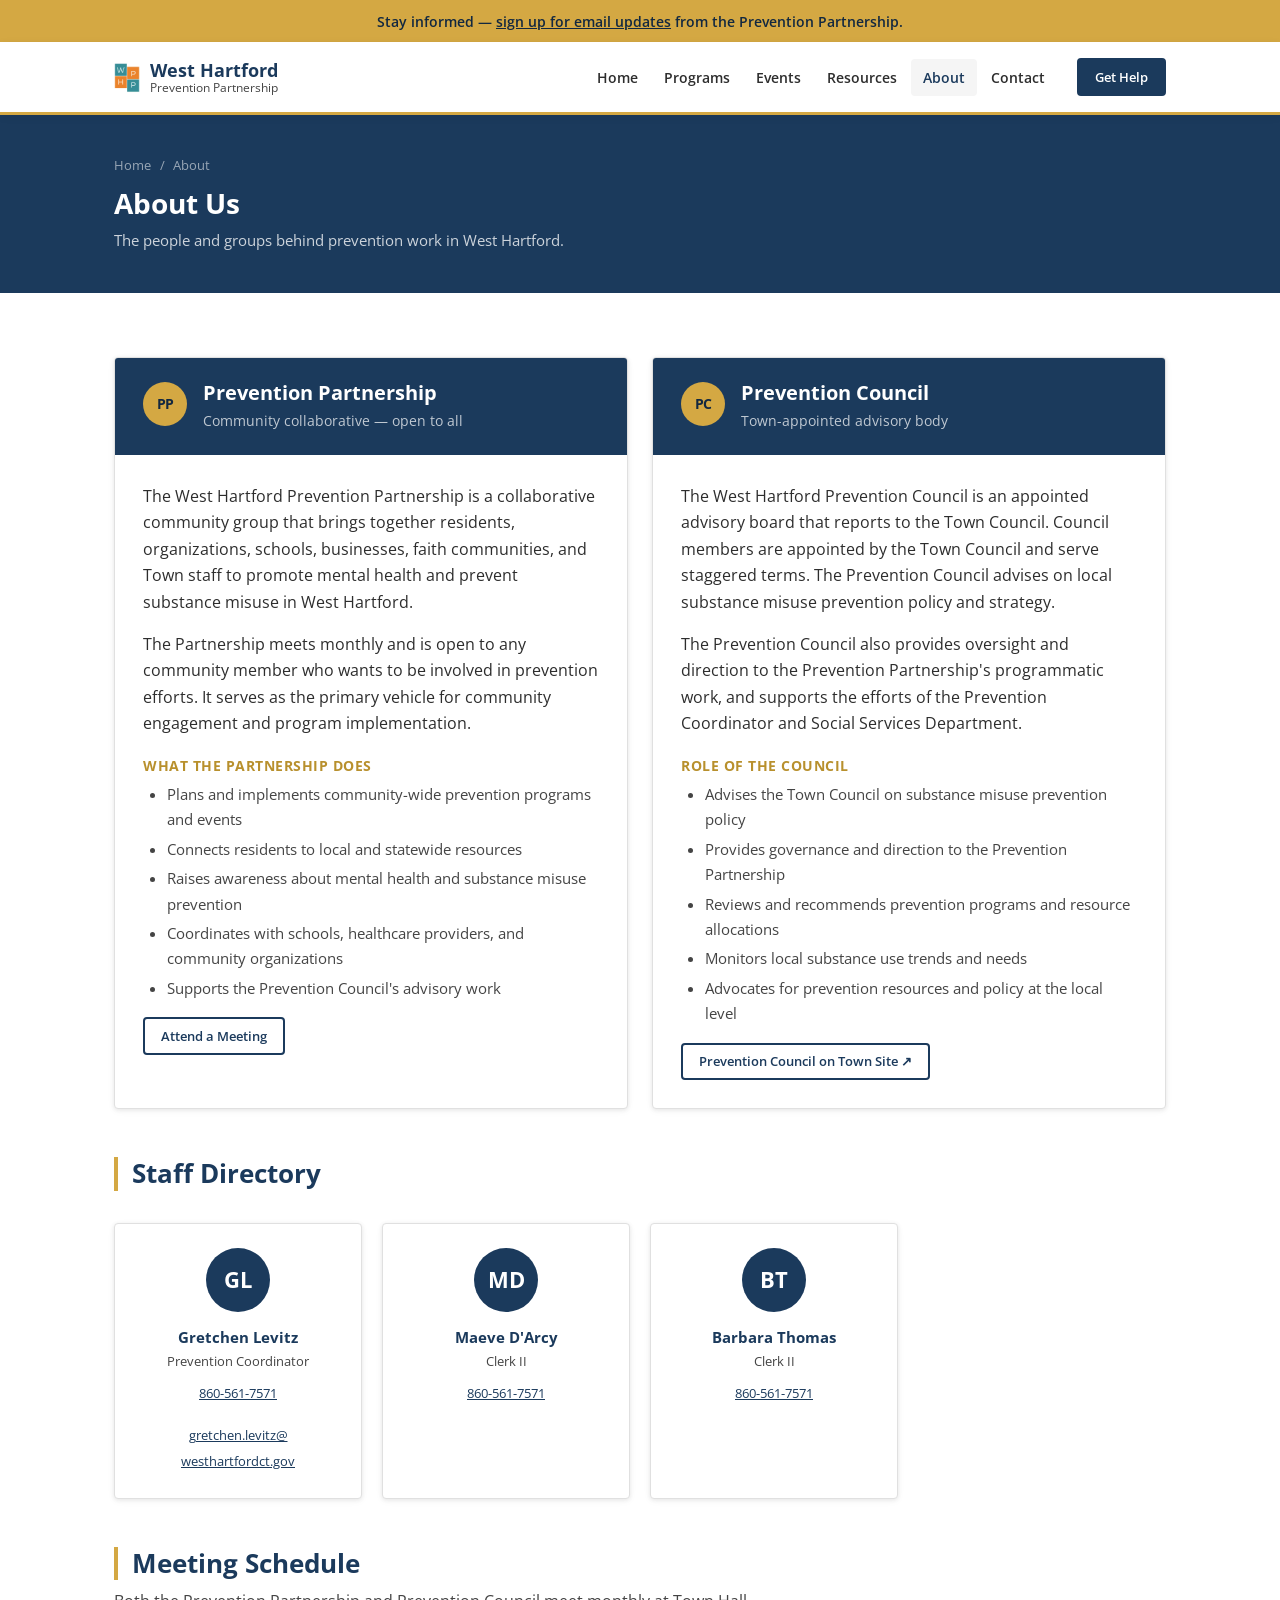
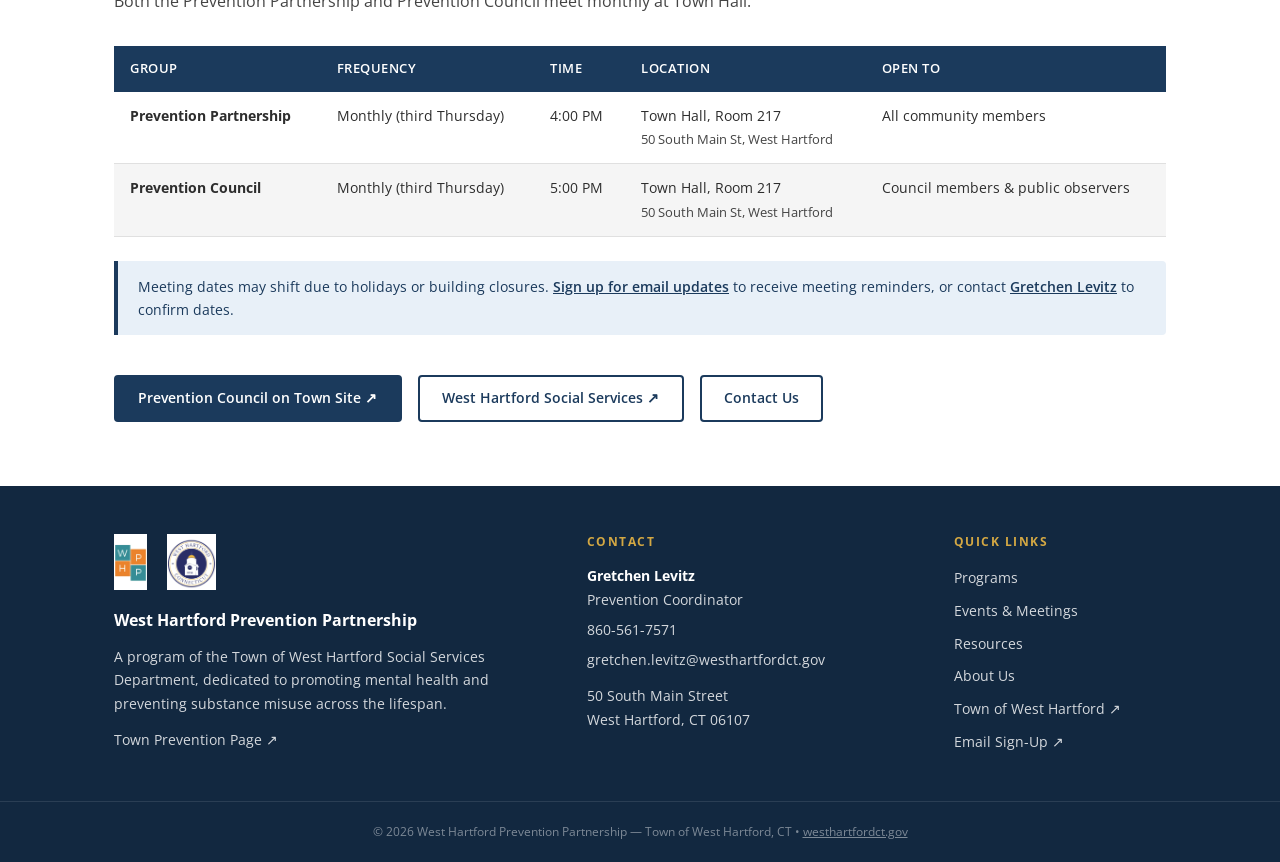
==== commit 909ac585: "Add organizational logos to header, footer, and programs page - Crop and add wphp-logo.png, wh-seal." ====
--- a/about.html
+++ b/about.html
@@ -37,8 +37,11 @@
   <header class="site-header">
     <div class="header-inner">
       <a href="index.html" class="site-logo">
-        <span class="logo-main">West Hartford</span>
-        <span class="logo-sub">Prevention Partnership</span>
+        <img src="images/wphp-logo.png" alt="" class="logo-img" aria-hidden="true">
+        <span class="logo-text">
+          <span class="logo-main">West Hartford</span>
+          <span class="logo-sub">Prevention Partnership</span>
+        </span>
       </a>
       <button class="nav-toggle" aria-label="Open navigation" aria-expanded="false">
         <span></span><span></span><span></span>
@@ -206,6 +209,10 @@
   <footer class="site-footer">
     <div class="footer-inner">
       <div class="footer-col">
+        <div class="footer-logos">
+          <img src="images/wphp-logo.png" alt="West Hartford Prevention Partnership logo" class="footer-logo">
+          <img src="images/wh-seal.png" alt="Town of West Hartford seal" class="footer-logo">
+        </div>
         <h3>West Hartford Prevention Partnership</h3>
         <p>A program of the Town of West Hartford Social Services Department, dedicated to promoting mental health and preventing substance misuse across the lifespan.</p>
         <p style="margin-top: 0.75rem;"><a href="https://www.westhartfordct.gov/town-departments/social-services/prevention" target="_blank" rel="noopener">Town Prevention Page &#8599;</a></p>
--- a/styles.css
+++ b/styles.css
@@ -200,8 +200,22 @@
 .site-logo {
   text-decoration: none;
   display: flex;
+  flex-direction: row;
+  align-items: center;
+  gap: 0.625rem;
+  line-height: 1.2;
+}
+
+.logo-img {
+  height: 44px;
+  width: auto;
+  display: block;
+  flex-shrink: 0;
+}
+
+.logo-text {
+  display: flex;
   flex-direction: column;
-  line-height: 1.2;
 }
 
 .logo-main {
@@ -736,6 +750,14 @@
   margin-top: 0.1rem;
 }
 
+.prog-logo-img {
+  height: 44px;
+  width: auto;
+  display: block;
+  flex-shrink: 0;
+  margin-top: 0.1rem;
+}
+
 .program-entry-header-text h2 {
   color: var(--white);
   font-size: 1.25rem;
@@ -1064,6 +1086,19 @@
   display: grid;
   grid-template-columns: 2fr 1.5fr 1fr;
   gap: 3rem;
+}
+
+.footer-logos {
+  display: flex;
+  align-items: center;
+  gap: 1.25rem;
+  margin-bottom: 1.25rem;
+}
+
+.footer-logo {
+  height: 56px;
+  width: auto;
+  display: block;
 }
 
 .footer-col h3 {
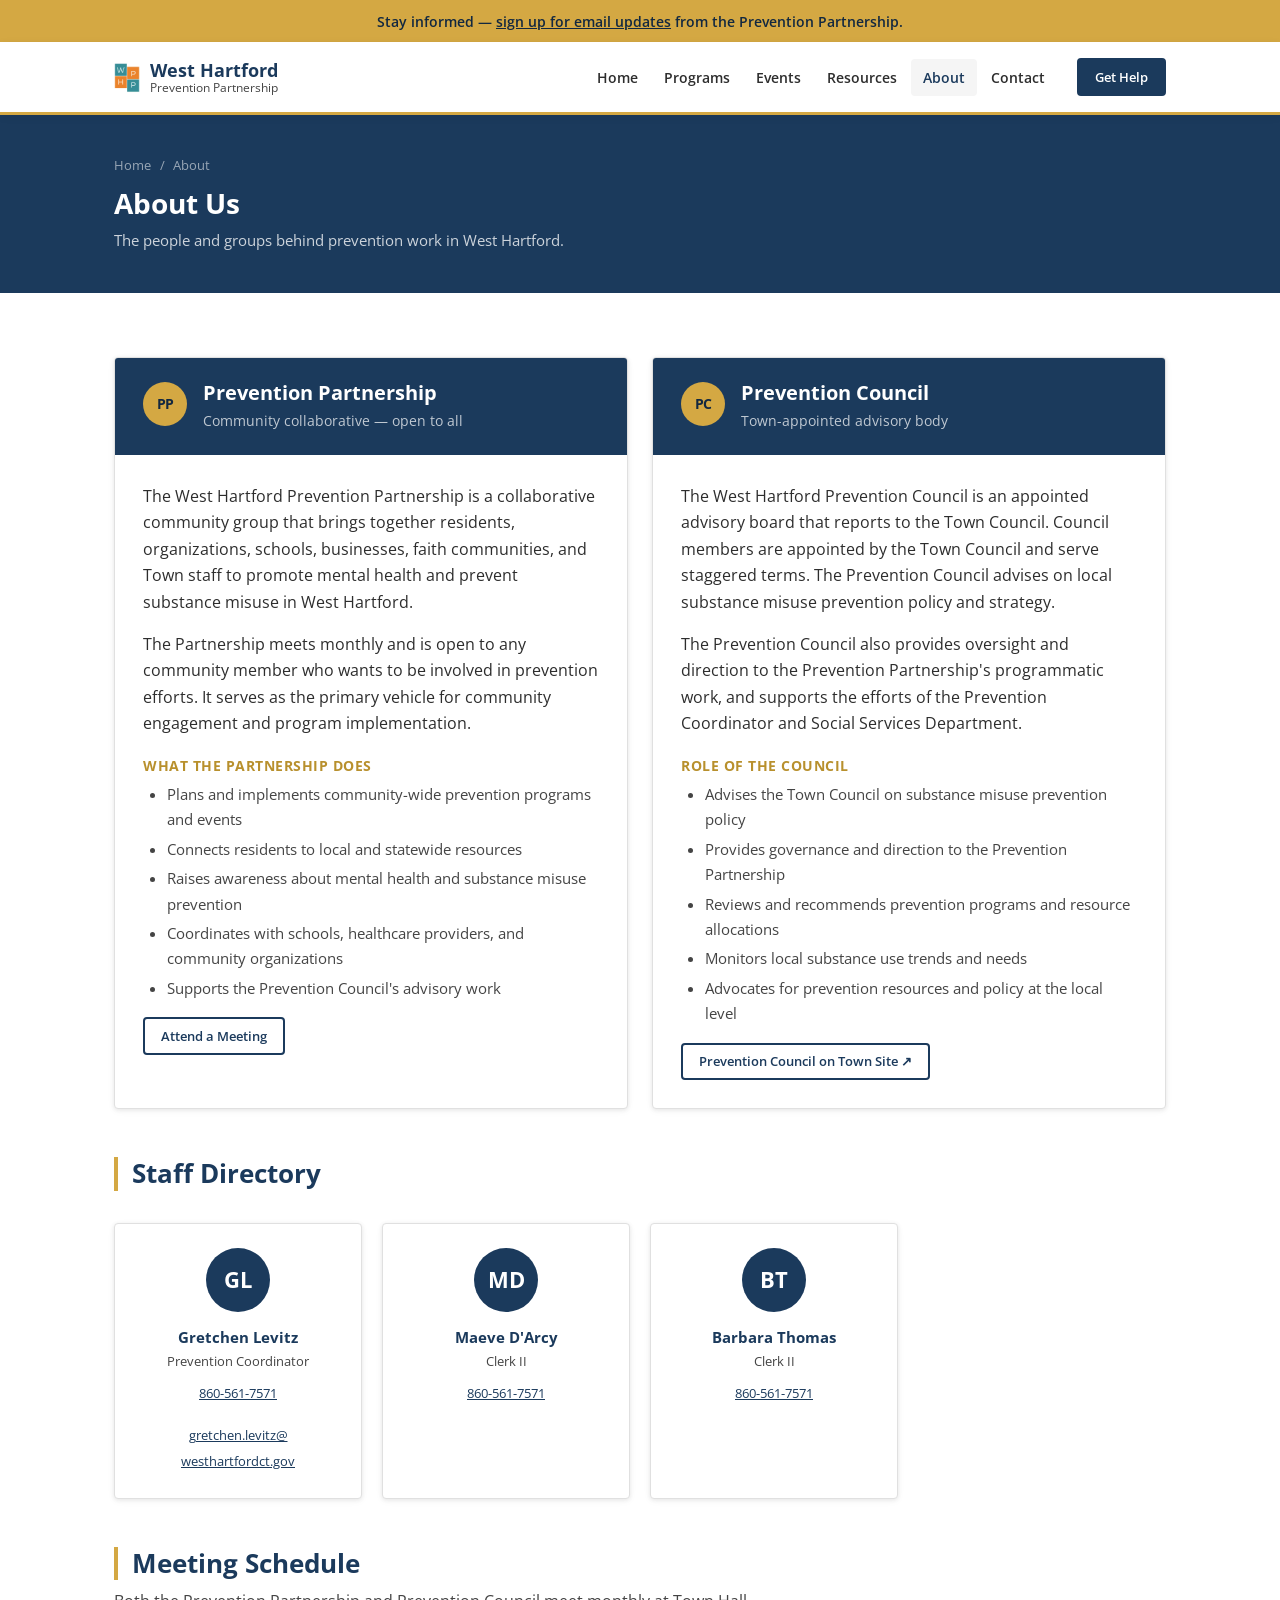
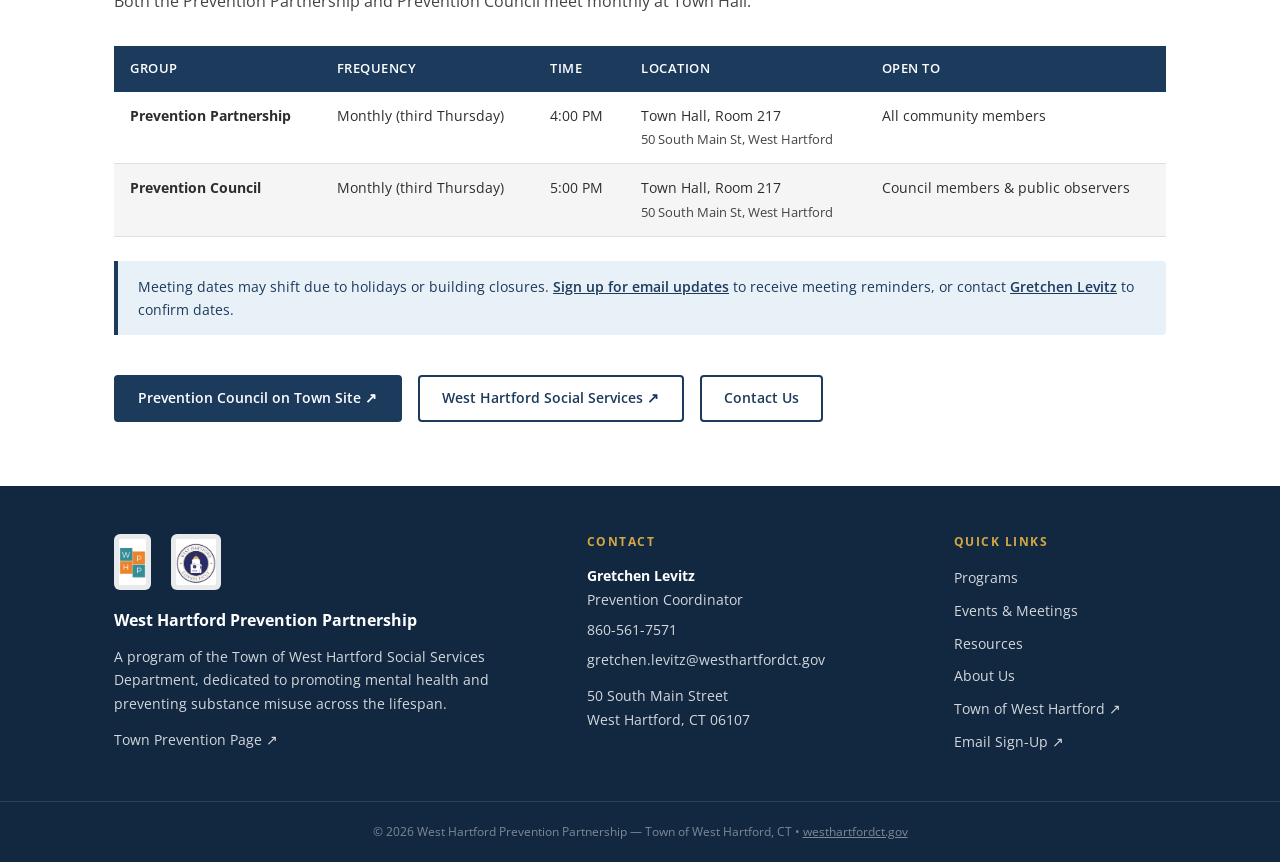
==== commit cc632618: "Fix header logo size and footer logo visibility - Add !important + max-height to .logo-img to overri" ====
--- a/about.html
+++ b/about.html
@@ -37,7 +37,7 @@
   <header class="site-header">
     <div class="header-inner">
       <a href="index.html" class="site-logo">
-        <img src="images/wphp-logo.png" alt="" class="logo-img" aria-hidden="true">
+        <img src="images/wphp-logo.png" alt="" class="logo-img" aria-hidden="true" height="44" width="26">
         <span class="logo-text">
           <span class="logo-main">West Hartford</span>
           <span class="logo-sub">Prevention Partnership</span>
@@ -210,8 +210,8 @@
     <div class="footer-inner">
       <div class="footer-col">
         <div class="footer-logos">
-          <img src="images/wphp-logo.png" alt="West Hartford Prevention Partnership logo" class="footer-logo">
-          <img src="images/wh-seal.png" alt="Town of West Hartford seal" class="footer-logo">
+          <img src="images/wphp-logo.png" alt="West Hartford Prevention Partnership logo" class="footer-logo" height="56" width="33">
+          <img src="images/wh-seal.png" alt="Town of West Hartford seal" class="footer-logo" height="56" width="48">
         </div>
         <h3>West Hartford Prevention Partnership</h3>
         <p>A program of the Town of West Hartford Social Services Department, dedicated to promoting mental health and preventing substance misuse across the lifespan.</p>
--- a/styles.css
+++ b/styles.css
@@ -207,8 +207,9 @@
 }
 
 .logo-img {
-  height: 44px;
-  width: auto;
+  height: 44px !important;
+  max-height: 44px;
+  width: auto !important;
   display: block;
   flex-shrink: 0;
 }
@@ -1099,6 +1100,9 @@
   height: 56px;
   width: auto;
   display: block;
+  background: rgba(255,255,255,0.9);
+  border-radius: 6px;
+  padding: 5px;
 }
 
 .footer-col h3 {
